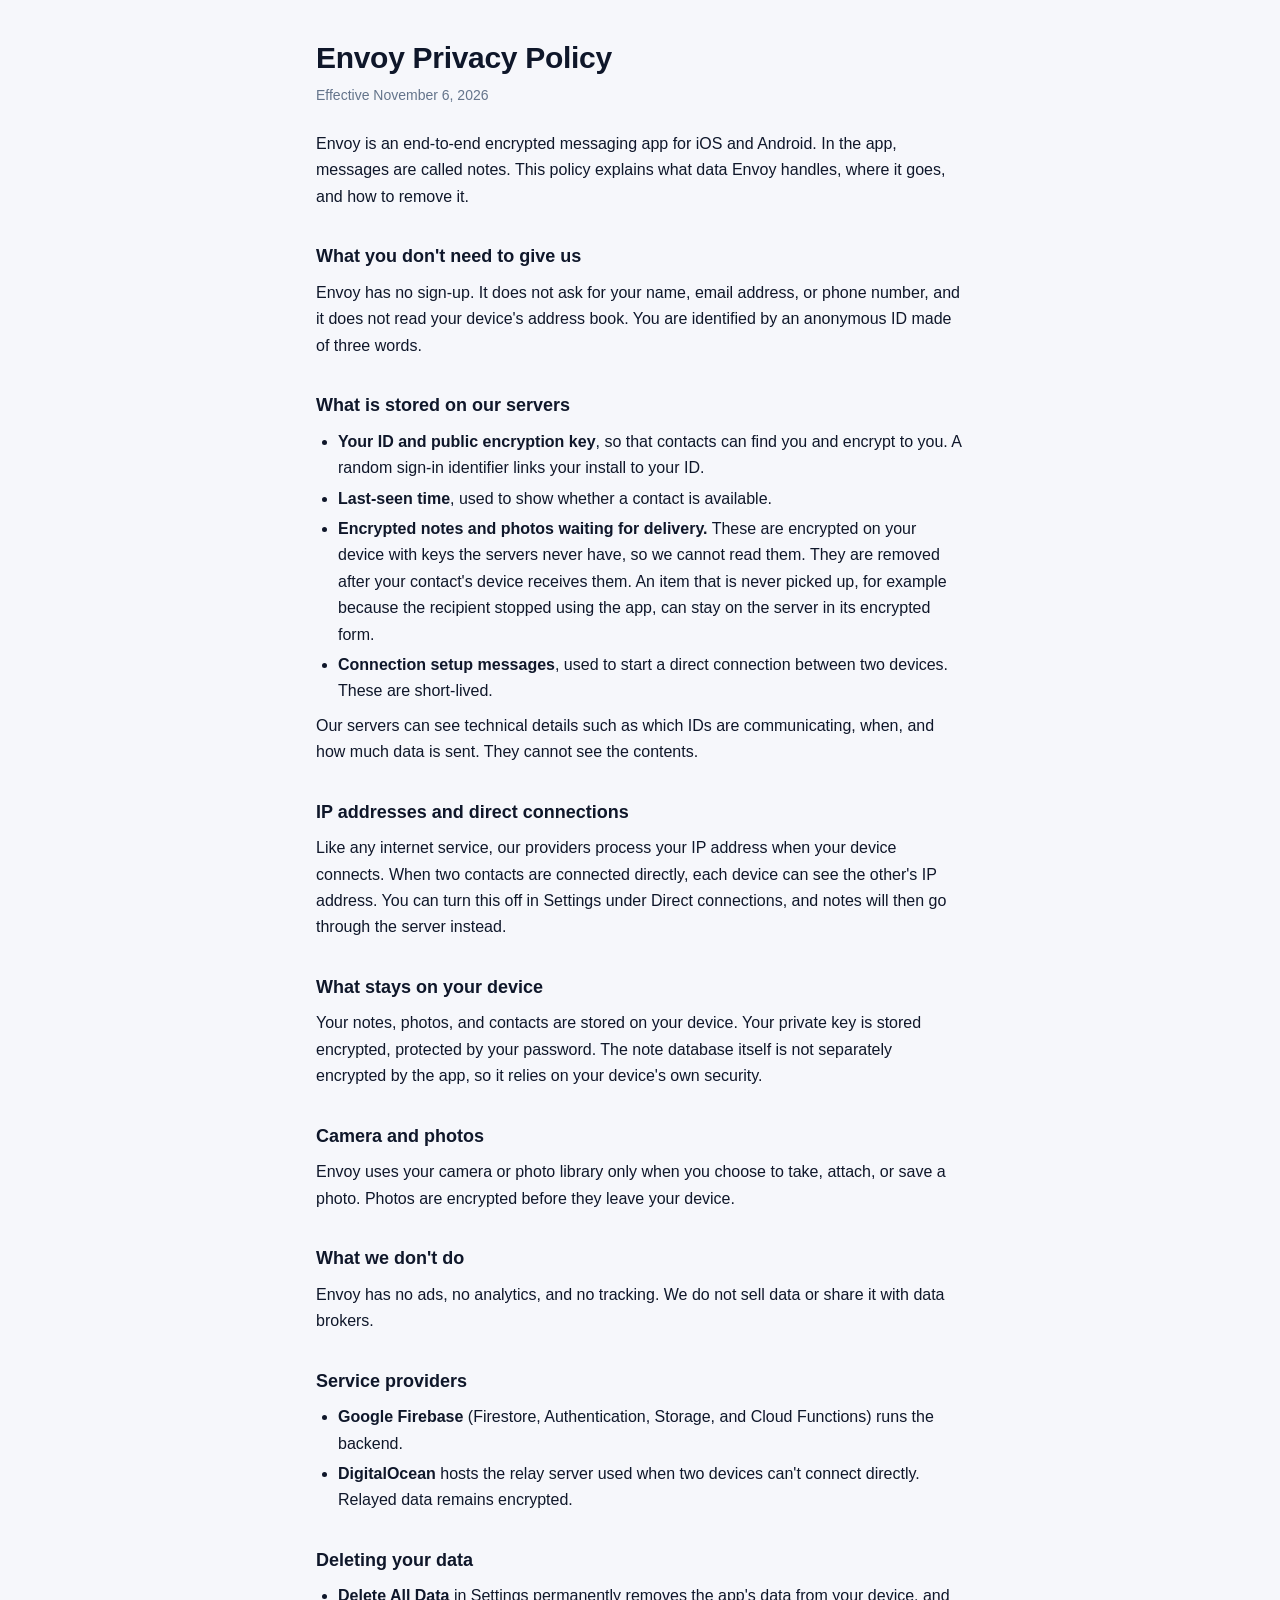
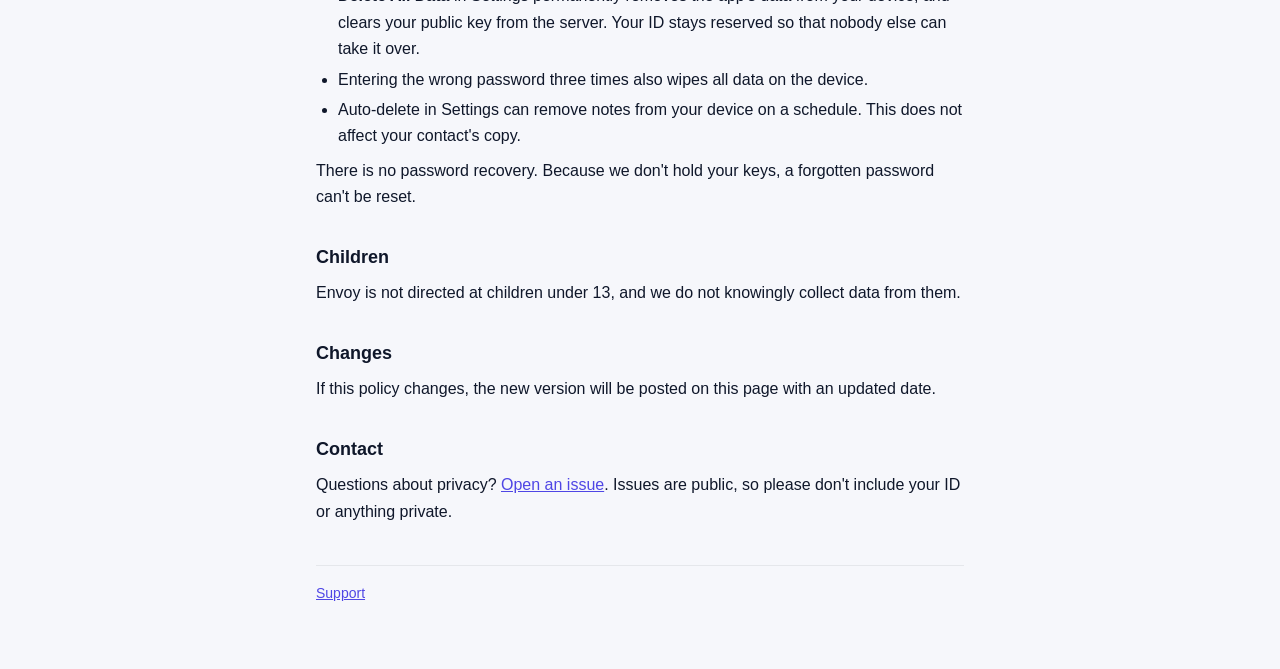
==== privacy.html @ 784d783f "Add privacy policy and support pages Co-Authored-By: Claude Opus 5.5 <noreply@anthropic.com>" ====
<!doctype html>
<html lang="en"><head><meta charset="utf-8"><meta name="viewport" content="width=device-width,initial-scale=1">
<title>Envoy Privacy Policy</title><link rel="stylesheet" href="style.css"></head><body><main>
<h1>Envoy Privacy Policy</h1>
<p class="date">Effective November 6, 2026</p>

<p>Envoy is an end-to-end encrypted messaging app for iOS and Android. In the app, messages are called notes. This policy explains what data Envoy handles, where it goes, and how to remove it.</p>

<h2>What you don't need to give us</h2>
<p>Envoy has no sign-up. It does not ask for your name, email address, or phone number, and it does not read your device's address book. You are identified by an anonymous ID made of three words.</p>

<h2>What is stored on our servers</h2>
<ul>
<li><strong>Your ID and public encryption key</strong>, so that contacts can find you and encrypt to you. A random sign-in identifier links your install to your ID.</li>
<li><strong>Last-seen time</strong>, used to show whether a contact is available.</li>
<li><strong>Encrypted notes and photos waiting for delivery.</strong> These are encrypted on your device with keys the servers never have, so we cannot read them. They are removed after your contact's device receives them. An item that is never picked up, for example because the recipient stopped using the app, can stay on the server in its encrypted form.</li>
<li><strong>Connection setup messages</strong>, used to start a direct connection between two devices. These are short-lived.</li>
</ul>
<p>Our servers can see technical details such as which IDs are communicating, when, and how much data is sent. They cannot see the contents.</p>

<h2>IP addresses and direct connections</h2>
<p>Like any internet service, our providers process your IP address when your device connects. When two contacts are connected directly, each device can see the other's IP address. You can turn this off in Settings under Direct connections, and notes will then go through the server instead.</p>

<h2>What stays on your device</h2>
<p>Your notes, photos, and contacts are stored on your device. Your private key is stored encrypted, protected by your password. The note database itself is not separately encrypted by the app, so it relies on your device's own security.</p>

<h2>Camera and photos</h2>
<p>Envoy uses your camera or photo library only when you choose to take, attach, or save a photo. Photos are encrypted before they leave your device.</p>

<h2>What we don't do</h2>
<p>Envoy has no ads, no analytics, and no tracking. We do not sell data or share it with data brokers.</p>

<h2>Service providers</h2>
<ul>
<li><strong>Google Firebase</strong> (Firestore, Authentication, Storage, and Cloud Functions) runs the backend.</li>
<li><strong>DigitalOcean</strong> hosts the relay server used when two devices can't connect directly. Relayed data remains encrypted.</li>
</ul>

<h2>Deleting your data</h2>
<ul>
<li><strong>Delete All Data</strong> in Settings permanently removes the app's data from your device, and clears your public key from the server. Your ID stays reserved so that nobody else can take it over.</li>
<li>Entering the wrong password three times also wipes all data on the device.</li>
<li>Auto-delete in Settings can remove notes from your device on a schedule. This does not affect your contact's copy.</li>
</ul>
<p>There is no password recovery. Because we don't hold your keys, a forgotten password can't be reset.</p>

<h2>Children</h2>
<p>Envoy is not directed at children under 13, and we do not knowingly collect data from them.</p>

<h2>Changes</h2>
<p>If this policy changes, the new version will be posted on this page with an updated date.</p>

<h2>Contact</h2>
<p>Questions about privacy? <a href="https://github.com/envoyapp/envoy-legal/issues/new">Open an issue</a>. Issues are public, so please don't include your ID or anything private.</p>

<footer><a href="support.html">Support</a></footer>
</main></body></html>
---- style.css ----
:root { --ink:#0f172a; --muted:#64748b; --line:#e5e7eb; --bg:#f6f7fb; --card:#fff; --accent:#4f46e5; }
@media (prefers-color-scheme: dark) { :root { --ink:#e5e7ef; --muted:#9097ad; --line:#26263a; --bg:#0b0b14; --card:#13131f; --accent:#818cf8; } }
* { box-sizing: border-box; }
body { margin:0; background:var(--bg); color:var(--ink); font:16px/1.65 -apple-system,BlinkMacSystemFont,"Segoe UI",Roboto,sans-serif; }
main { max-width:680px; margin:0 auto; padding:40px 16px 64px; }
h1 { font-size:30px; line-height:1.2; margin:0 0 4px; letter-spacing:-.3px; }
h2 { font-size:18px; margin:32px 0 6px; }
p, ul { margin:8px 0; } ul { padding-left:22px; } li { margin:4px 0; }
.date { color:var(--muted); font-size:14px; margin-bottom:24px; }
a { color:var(--accent); }
footer { margin-top:40px; padding-top:16px; border-top:1px solid var(--line); color:var(--muted); font-size:14px; }
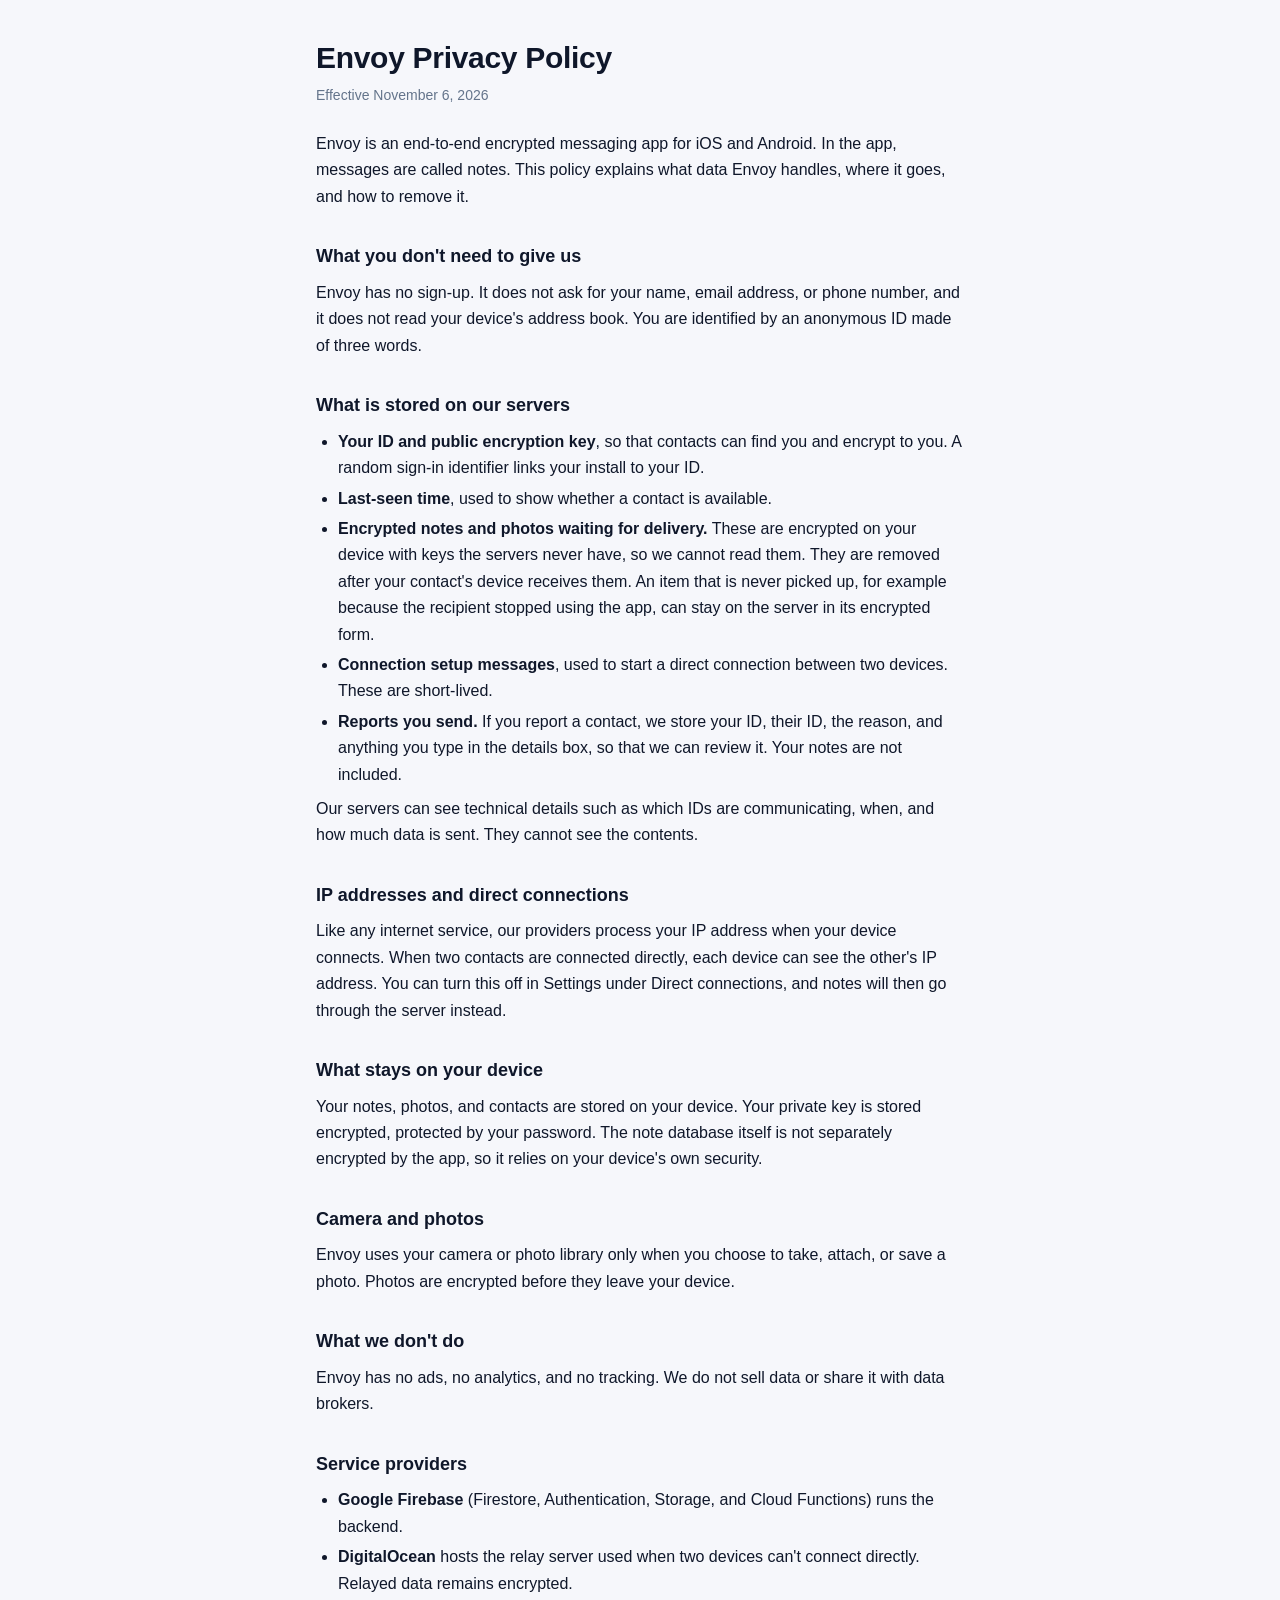
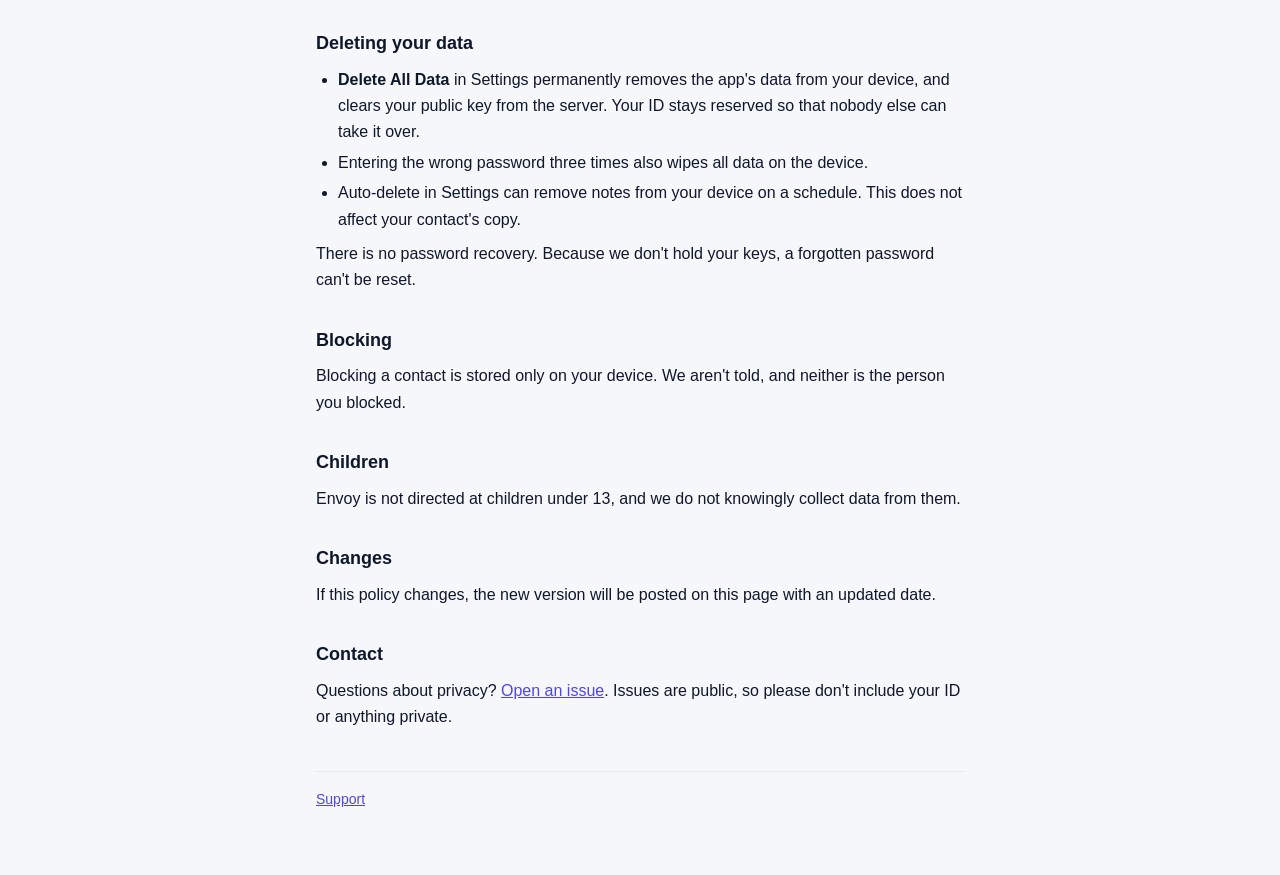
==== commit 17836434: "Cover blocking and reports Co-Authored-By: Claude Opus 5.5 <noreply@anthropic.com>" ====
--- a/privacy.html
+++ b/privacy.html
@@ -15,6 +15,7 @@
 <li><strong>Last-seen time</strong>, used to show whether a contact is available.</li>
 <li><strong>Encrypted notes and photos waiting for delivery.</strong> These are encrypted on your device with keys the servers never have, so we cannot read them. They are removed after your contact's device receives them. An item that is never picked up, for example because the recipient stopped using the app, can stay on the server in its encrypted form.</li>
 <li><strong>Connection setup messages</strong>, used to start a direct connection between two devices. These are short-lived.</li>
+<li><strong>Reports you send.</strong> If you report a contact, we store your ID, their ID, the reason, and anything you type in the details box, so that we can review it. Your notes are not included.</li>
 </ul>
 <p>Our servers can see technical details such as which IDs are communicating, when, and how much data is sent. They cannot see the contents.</p>
 
@@ -44,6 +45,9 @@
 </ul>
 <p>There is no password recovery. Because we don't hold your keys, a forgotten password can't be reset.</p>
 
+<h2>Blocking</h2>
+<p>Blocking a contact is stored only on your device. We aren't told, and neither is the person you blocked.</p>
+
 <h2>Children</h2>
 <p>Envoy is not directed at children under 13, and we do not knowingly collect data from them.</p>
 
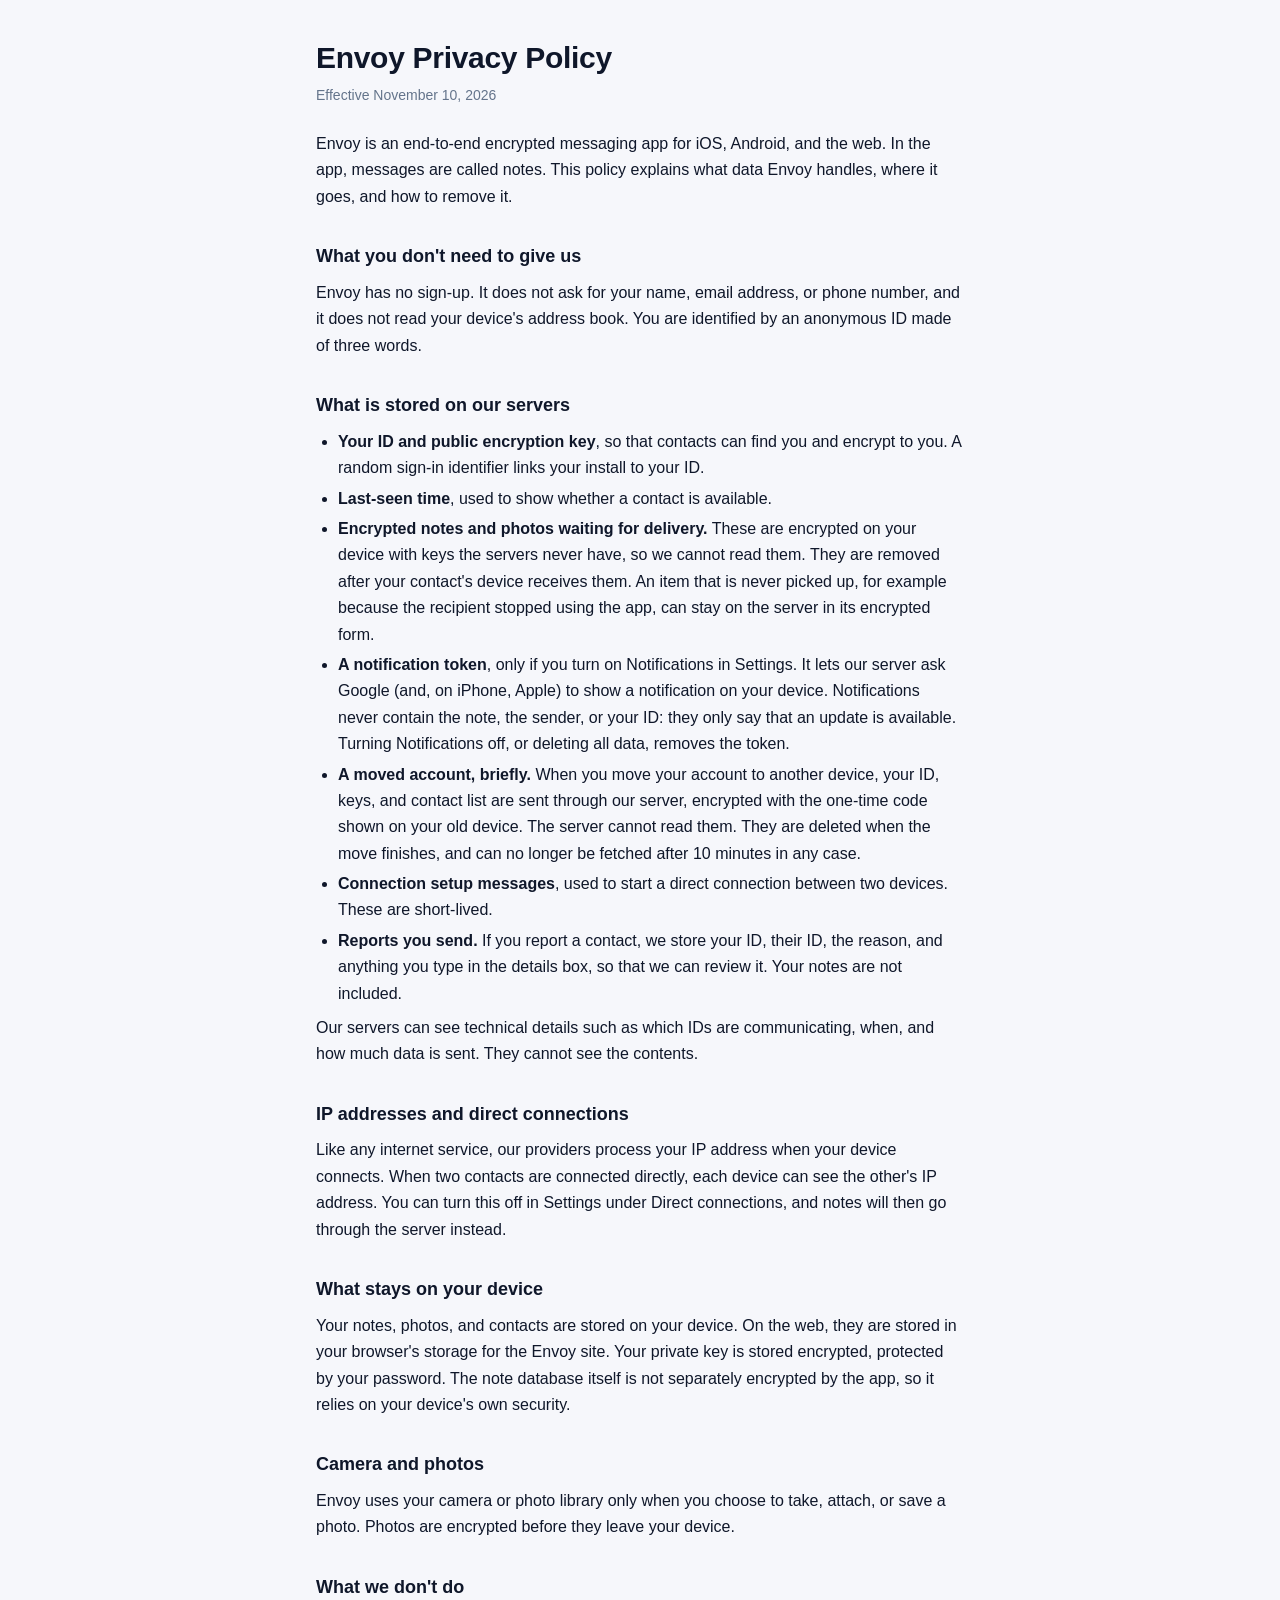
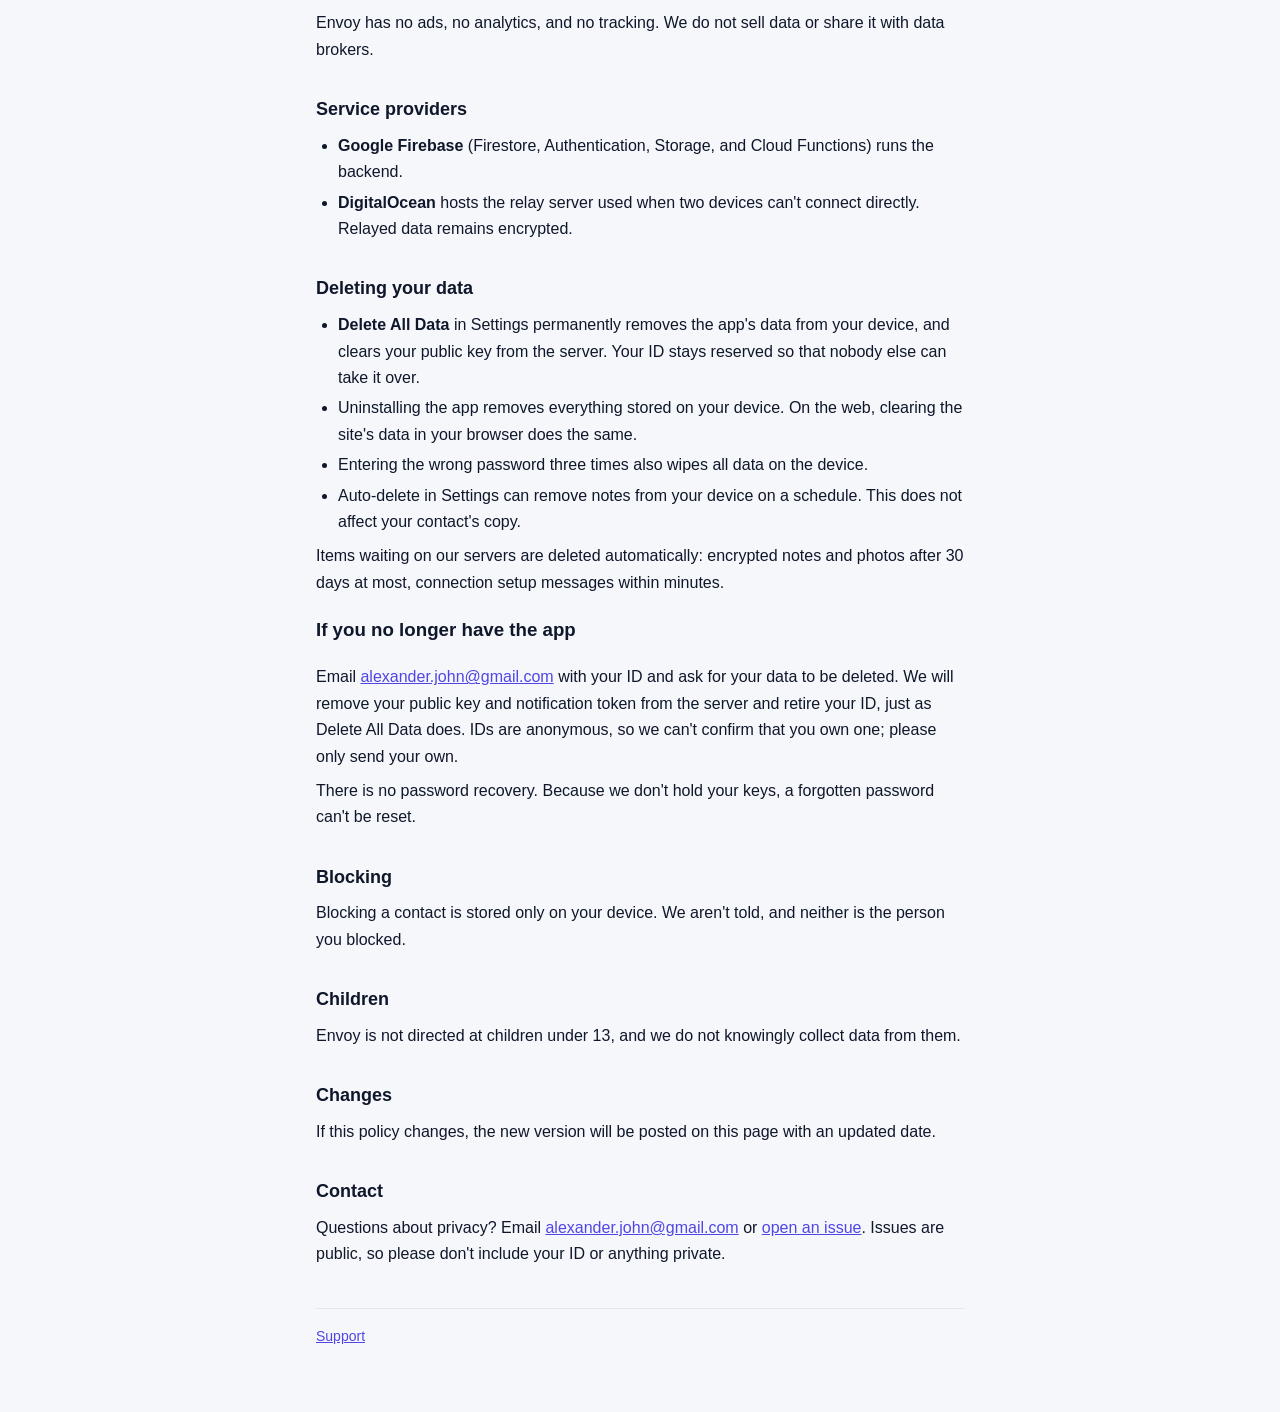
==== commit e6d6113e: "Cover Android, web, notifications, account moves and deletion without the app" ====
--- a/privacy.html
+++ b/privacy.html
@@ -2,9 +2,9 @@
 <html lang="en"><head><meta charset="utf-8"><meta name="viewport" content="width=device-width,initial-scale=1">
 <title>Envoy Privacy Policy</title><link rel="stylesheet" href="style.css"></head><body><main>
 <h1>Envoy Privacy Policy</h1>
-<p class="date">Effective November 6, 2026</p>
+<p class="date">Effective November 10, 2026</p>
 
-<p>Envoy is an end-to-end encrypted messaging app for iOS and Android. In the app, messages are called notes. This policy explains what data Envoy handles, where it goes, and how to remove it.</p>
+<p>Envoy is an end-to-end encrypted messaging app for iOS, Android, and the web. In the app, messages are called notes. This policy explains what data Envoy handles, where it goes, and how to remove it.</p>
 
 <h2>What you don't need to give us</h2>
 <p>Envoy has no sign-up. It does not ask for your name, email address, or phone number, and it does not read your device's address book. You are identified by an anonymous ID made of three words.</p>
@@ -14,6 +14,8 @@
 <li><strong>Your ID and public encryption key</strong>, so that contacts can find you and encrypt to you. A random sign-in identifier links your install to your ID.</li>
 <li><strong>Last-seen time</strong>, used to show whether a contact is available.</li>
 <li><strong>Encrypted notes and photos waiting for delivery.</strong> These are encrypted on your device with keys the servers never have, so we cannot read them. They are removed after your contact's device receives them. An item that is never picked up, for example because the recipient stopped using the app, can stay on the server in its encrypted form.</li>
+<li><strong>A notification token</strong>, only if you turn on Notifications in Settings. It lets our server ask Google (and, on iPhone, Apple) to show a notification on your device. Notifications never contain the note, the sender, or your ID: they only say that an update is available. Turning Notifications off, or deleting all data, removes the token.</li>
+<li><strong>A moved account, briefly.</strong> When you move your account to another device, your ID, keys, and contact list are sent through our server, encrypted with the one-time code shown on your old device. The server cannot read them. They are deleted when the move finishes, and can no longer be fetched after 10 minutes in any case.</li>
 <li><strong>Connection setup messages</strong>, used to start a direct connection between two devices. These are short-lived.</li>
 <li><strong>Reports you send.</strong> If you report a contact, we store your ID, their ID, the reason, and anything you type in the details box, so that we can review it. Your notes are not included.</li>
 </ul>
@@ -23,7 +25,7 @@
 <p>Like any internet service, our providers process your IP address when your device connects. When two contacts are connected directly, each device can see the other's IP address. You can turn this off in Settings under Direct connections, and notes will then go through the server instead.</p>
 
 <h2>What stays on your device</h2>
-<p>Your notes, photos, and contacts are stored on your device. Your private key is stored encrypted, protected by your password. The note database itself is not separately encrypted by the app, so it relies on your device's own security.</p>
+<p>Your notes, photos, and contacts are stored on your device. On the web, they are stored in your browser's storage for the Envoy site. Your private key is stored encrypted, protected by your password. The note database itself is not separately encrypted by the app, so it relies on your device's own security.</p>
 
 <h2>Camera and photos</h2>
 <p>Envoy uses your camera or photo library only when you choose to take, attach, or save a photo. Photos are encrypted before they leave your device.</p>
@@ -40,9 +42,13 @@
 <h2>Deleting your data</h2>
 <ul>
 <li><strong>Delete All Data</strong> in Settings permanently removes the app's data from your device, and clears your public key from the server. Your ID stays reserved so that nobody else can take it over.</li>
+<li>Uninstalling the app removes everything stored on your device. On the web, clearing the site's data in your browser does the same.</li>
 <li>Entering the wrong password three times also wipes all data on the device.</li>
 <li>Auto-delete in Settings can remove notes from your device on a schedule. This does not affect your contact's copy.</li>
 </ul>
+<p>Items waiting on our servers are deleted automatically: encrypted notes and photos after 30 days at most, connection setup messages within minutes.</p>
+<h3 id="delete-without-app">If you no longer have the app</h3>
+<p>Email <a href="mailto:alexander.john@gmail.com">alexander.john@gmail.com</a> with your ID and ask for your data to be deleted. We will remove your public key and notification token from the server and retire your ID, just as Delete All Data does. IDs are anonymous, so we can't confirm that you own one; please only send your own.</p>
 <p>There is no password recovery. Because we don't hold your keys, a forgotten password can't be reset.</p>
 
 <h2>Blocking</h2>
@@ -55,7 +61,7 @@
 <p>If this policy changes, the new version will be posted on this page with an updated date.</p>
 
 <h2>Contact</h2>
-<p>Questions about privacy? <a href="https://github.com/envoyapp/envoy-legal/issues/new">Open an issue</a>. Issues are public, so please don't include your ID or anything private.</p>
+<p>Questions about privacy? Email <a href="mailto:alexander.john@gmail.com">alexander.john@gmail.com</a> or <a href="https://github.com/envoyapp/envoy-legal/issues/new">open an issue</a>. Issues are public, so please don't include your ID or anything private.</p>
 
 <footer><a href="support.html">Support</a></footer>
 </main></body></html>
